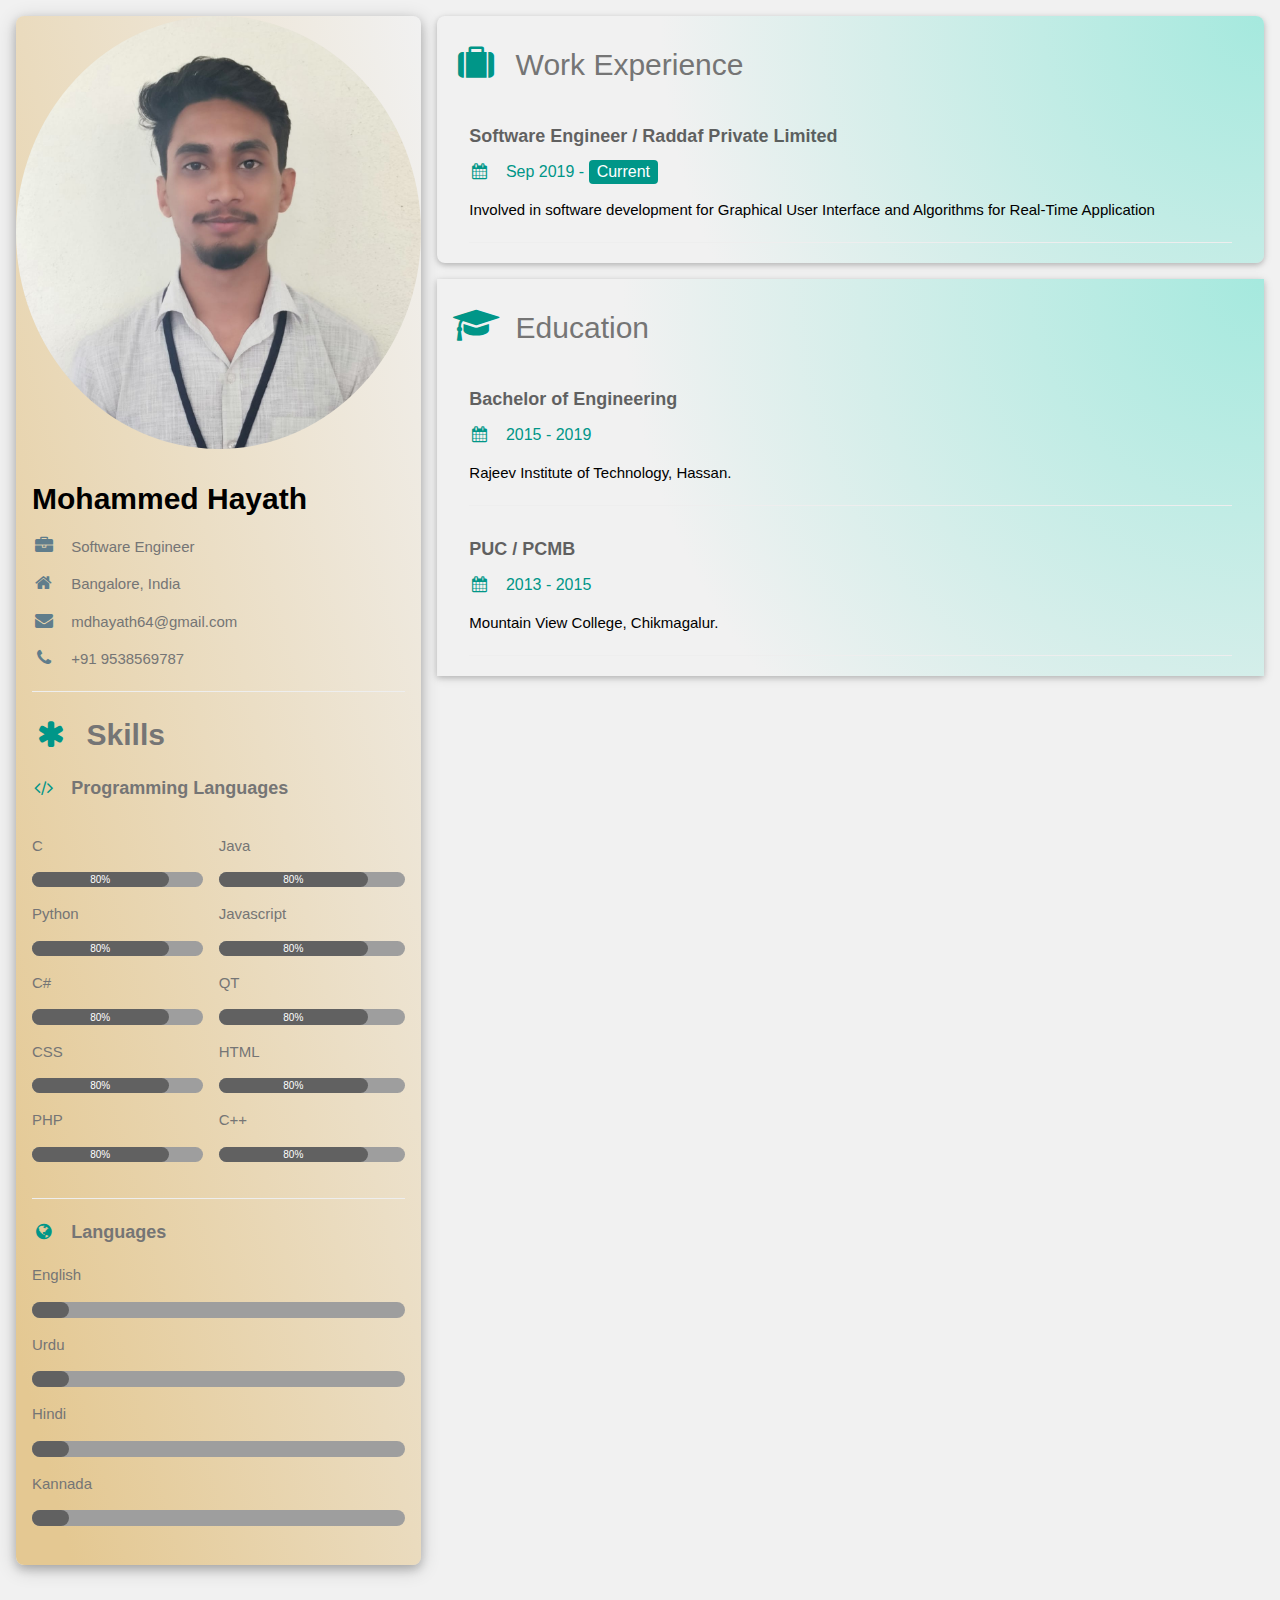
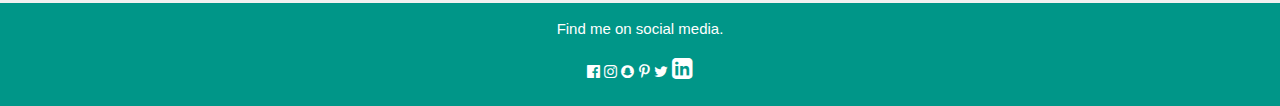
==== cv.html @ f6a4ab26 "my picture and cv.html" ====
<!DOCTYPE html>
<html>
  <head>
    <title>Mohammed Hayath CV</title>
    <meta charset="UTF-8">

    <meta name="viewport" content="width=device-width, initial-scale=1.0">
    <link rel="stylesheet" href="https://www.w3schools.com/w3css/4/w3.css">
    <link rel='stylesheet' href='https://fonts.googleapis.com/css?family=Roboto'>
    <link rel="stylesheet" href="https://cdnjs.cloudflare.com/ajax/libs/font-awesome/4.7.0/css/font-awesome.min.css">
    <link rel="stylesheet" href="https://cdn.jsdelivr.net/npm/bootstrap@5.0.1/dist/css/bootstrap.min.css" integrity="sha384-+0n0xVW2eSR5OomGNYDnhzAbDsOXxcvSN1TPprVMTNDbiYZCxYbOOl7+AMvyTG2x" crossorigin="anonymous">
    <style>
        .no-space{
          margin: 0%;
          padding: 0%;
        }
        .grad {
          background: linear-gradient(to top right, #e4c892 7%, rgba(255,0,0,0) 100%) no-repeat;
        
        }
        .first-block{
          background-image: radial-gradient(
                              circle at top right,
                              #a5e9de ,
                              rgba(255,0,0,0) 70%
                            );
        }
        a:link {
          text-decoration: none;
        }

        a:visited {
          text-decoration: none;
        }

        a:hover {
          text-decoration: underline;
          opacity: 55%;
        }

        a:active {
          text-decoration: underline;
        }
    </style>
  </head>

  <body class="w3-light-grey">

<!-- Page Container -->
  <div class="w3-content w3-margin-top" style="max-width:1400px;">

    <!-- The Grid -->
    <div class="w3-row-padding">
    
      <!-- Left Column -->
      <div class=" w3-third ">
        <div class="w3-round-large grad w3-text-grey w3-card-4 ">
          <div class="w3-display-container ">
            <img class="w3-circle" src="images/hayath.jpg" style="width:100%" alt="mohammed hayath image">
          </div>

          <div class="w3-container w3-margin-top">
            <div class="w3-text-black">
              <h2><b>Mohammed Hayath</b></h2>
            </div>
            
            <p><i class="fa fa-briefcase fa-fw w3-margin-right w3-large w3-text-blue-grey"></i>Software Engineer</p>
            <p><i class="fa fa-home fa-fw w3-margin-right w3-large w3-text-blue-grey"></i>Bangalore, India</p>
            <p><i class="fa fa-envelope fa-fw w3-margin-right w3-large w3-text-blue-grey"></i>mdhayath64@gmail.com</p>
            <p><i class="fa fa-phone fa-fw w3-margin-right w3-large w3-text-blue-grey"></i><a class="w3-text-grey" href="tel:+919538569787">+91 9538569787</a></p>
            <hr>

            <p class="w3-large"><h2><b><i class="fa fa-asterisk fa-fw w3-margin-right w3-text-teal"></i>Skills</b></h2></p>

            <!-- programming skills section -->
            <p class="w3-large"><b><i class="fa fa-code fa-fw w3-margin-right w3-text-teal"></i>Programming Languages</b></p>        
            <div class="w3-container no-space">

              <div class="w3-col l6 m11 s11" style="padding-right: 16px;">

                <p >C</p>
                <div class="w3-round-xlarge w3-tiny w3-gray w3-margin-bottom" >
                  <div class="w3-container w3-center w3-round-xlarge w3-dark-gray" style="width:80%">
                    <div class="w3-center w3-text-white ">80%</div>
                  </div>
                </div>
            

                <p >Python</p>
                <div class="w3-round-xlarge w3-tiny w3-gray w3-margin-bottom" >
                  <div class="w3-container w3-center w3-round-xlarge w3-dark-gray" style="width:80%">
                    <div class="w3-center w3-text-white ">80%</div>
                  </div>
                </div>


                <p >C#</p>
                <div class="w3-round-xlarge w3-tiny w3-gray w3-margin-bottom" >
                  <div class="w3-container w3-center w3-round-xlarge w3-dark-gray" style="width:80%">
                    <div class="w3-center w3-text-white ">80%</div>
                  </div>
                </div>


                <p >CSS</p>
                <div class="w3-round-xlarge w3-tiny w3-gray w3-margin-bottom" >
                  <div class="w3-container w3-center w3-round-xlarge w3-dark-gray" style="width:80%">
                    <div class="w3-center w3-text-white ">80%</div>
                  </div>
                </div>

                <p >PHP</p>
                <div class="w3-round-xlarge w3-tiny w3-gray w3-margin-bottom" >
                  <div class="w3-container w3-center w3-round-xlarge w3-dark-gray" style="width:80%">
                    <div class="w3-center w3-text-white ">80%</div>
                  </div>
                </div>

              </div>

              <div class="w3-col l6 m11 s11">

                <p >Java</p>
                <div class="w3-round-xlarge w3-tiny w3-gray w3-margin-bottom" >
                  <div class="w3-container w3-center w3-round-xlarge w3-dark-gray" style="width:80%">
                    <div class="w3-center w3-text-white ">80%</div>
                  </div>
                </div>


                <p >Javascript</p>
                <div class="w3-round-xlarge w3-tiny w3-gray w3-margin-bottom" >
                  <div class="w3-container w3-center w3-round-xlarge w3-dark-gray" style="width:80%">
                    <div class="w3-center w3-text-white ">80%</div>
                  </div>
                </div>


                <p >QT</p>
                <div class="w3-round-xlarge w3-tiny w3-gray w3-margin-bottom" >
                  <div class="w3-container w3-center w3-round-xlarge w3-dark-gray" style="width:80%">
                    <div class="w3-center w3-text-white ">80%</div>
                  </div>
                </div>


                <p >HTML</p>
                <div class="w3-round-xlarge w3-tiny w3-gray w3-margin-bottom" >
                  <div class="w3-container w3-center w3-round-xlarge w3-dark-gray" style="width:80%">
                    <div class="w3-center w3-text-white ">80%</div>
                  </div>
                </div>

                <p >C++</p>
                <div class="w3-round-xlarge w3-tiny w3-gray w3-margin-bottom" >
                  <div class="w3-container w3-center w3-round-xlarge w3-dark-gray" style="width:80%">
                    <div class="w3-center w3-text-white ">80%</div>
                  </div>
                </div>

              </div>

            </div>

            <hr>
            <!-- Language section -->
            <p class="w3-large"><b><i class="fa fa-globe fa-fw w3-margin-right w3-text-teal"></i>Languages</b></p>
            <div>
              <p >English</p>
              <div class="w3-round-xlarge w3-tiny w3-gray w3-margin-bottom">
                <div class="w3-center w3-round-xlarge w3-dark-gray" style="height:16px;width:10%"></div>
              </div> 


              <p >Urdu</p>
              <div class="w3-round-xlarge w3-tiny w3-gray w3-margin-bottom">
                <div class="w3-center w3-round-xlarge w3-dark-gray" style="height:16px;width:10%"></div>
              </div>


              <p >Hindi</p>
              <div class="w3-round-xlarge w3-tiny w3-gray w3-margin-bottom">
                <div class="w3-center w3-round-xlarge w3-dark-gray" style="height:16px;width:10%"></div>
              </div>


              <p >Kannada</p>
              <div class="w3-round-xlarge w3-tiny w3-gray w3-margin-bottom">
                <div class="w3-center w3-round-xlarge w3-dark-gray" style="height:16px;width:10%"></div>
              </div>

              <br>
            </div>

          </div>
        </div><br>

      <!-- End Left Column -->
      </div>

      <!-- Right Column -->
      <div class="w3-twothird ">
      
        <!-- Work Experience section -->
        <div class="w3-round-large w3-container w3-card first-block w3-margin-bottom">
          <h2 class="w3-text-grey w3-padding-16"><i class="fa fa-suitcase fa-fw w3-margin-right w3-xxlarge w3-text-teal"></i>Work Experience</h2>
          <div class="w3-container">
            <h5 class="w3-opacity"><b>Software Engineer / Raddaf Private Limited</b></h5>
            <h6 class="w3-text-teal"><i class="fa fa-calendar fa-fw w3-margin-right"></i>Sep 2019 - <span class="w3-tag w3-teal w3-round">Current</span></h6>
            <p>Involved in software development for Graphical User Interface and Algorithms for Real-Time Application</p>
            <hr>
          </div>
        </div>

        <!-- Education Section -->
        <div class="w3-container w3-card first-block">
          
          <h2 class="w3-text-grey w3-padding-16"><i class="fa fa-graduation-cap fa-fw w3-margin-right w3-xxlarge w3-text-teal"></i>Education</h2>
          <div>
            <div class="w3-container">
              <h5 class="w3-opacity"><b>Bachelor of Engineering</b></h5>
              <h6 class="w3-text-teal"><i class="fa fa-calendar fa-fw w3-margin-right"></i>2015 - 2019</h6>
              <p>Rajeev Institute of Technology, Hassan.</p>
              <hr>
            </div>

            <div class="w3-container">
              <h5 class="w3-opacity"><b>PUC / PCMB</b></h5>
              <h6 class="w3-text-teal"><i class="fa fa-calendar fa-fw w3-margin-right"></i>2013 - 2015</h6>
              <p>Mountain View College, Chikmagalur. </p>
              <hr>
            </div>
          </div>

        </div>

      <!-- End Right Column -->
      </div>
      
    <!-- End Grid -->
    </div>
    
    <!-- End Page Container -->
  </div>

  <footer class="w3-container w3-teal w3-center w3-margin-top">
    <p>Find me on social media.</p>
    <i class="fa fa-facebook-official w3-hover-opacity"></i>
    <i class="fa fa-instagram w3-hover-opacity"></i>
    <i class="fa fa-snapchat w3-hover-opacity"></i>
    <i class="fa fa-pinterest-p w3-hover-opacity"></i>
    <i class="fa fa-twitter w3-hover-opacity"></i>
    <a class="fa fa-linkedin-square w3-hover-opacity w3-xlarge" href="https://www.linkedin.com/in/mdhayath64/" target="_blank"></a>
    <br>
    <br>
  </footer>

</body>
</html>
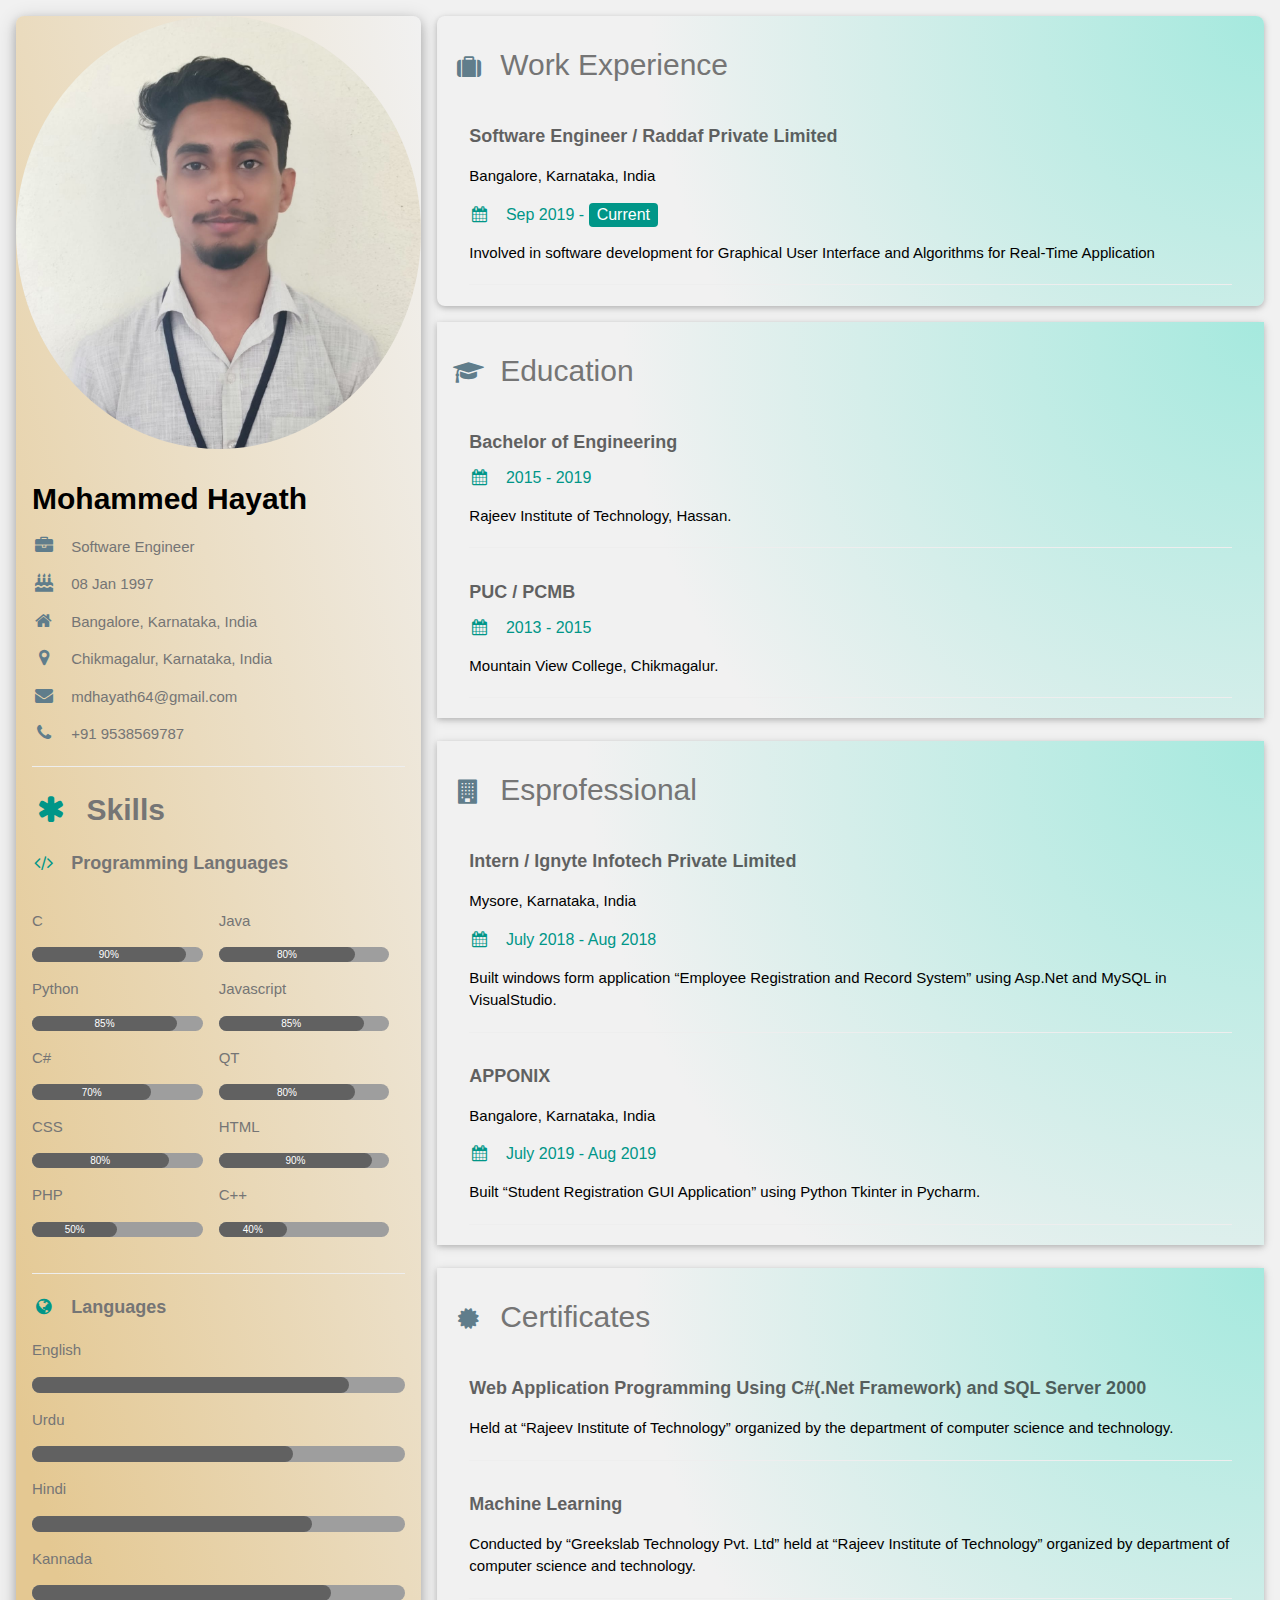
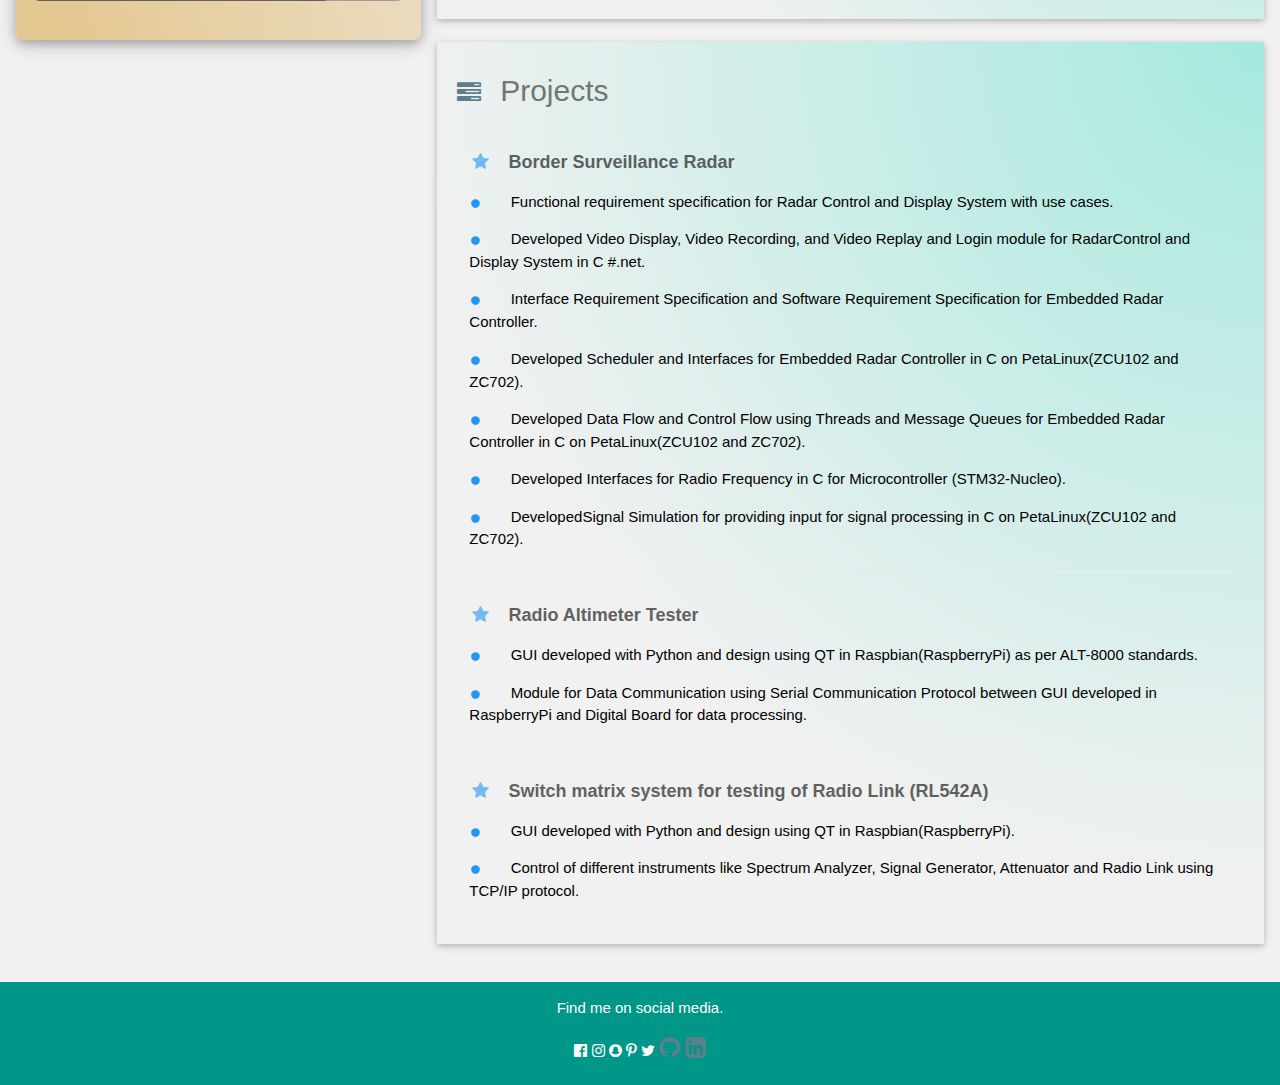
==== commit 1be2c07f: "java script cv" ====
--- a/cv.html
+++ b/cv.html
@@ -10,7 +10,7 @@
     <link rel="stylesheet" href="https://cdnjs.cloudflare.com/ajax/libs/font-awesome/4.7.0/css/font-awesome.min.css">
     <link rel="stylesheet" href="https://cdn.jsdelivr.net/npm/bootstrap@5.0.1/dist/css/bootstrap.min.css" integrity="sha384-+0n0xVW2eSR5OomGNYDnhzAbDsOXxcvSN1TPprVMTNDbiYZCxYbOOl7+AMvyTG2x" crossorigin="anonymous">
     <style>
-        .no-space{
+        .zero-space{
           margin: 0%;
           padding: 0%;
         }
@@ -18,7 +18,7 @@
           background: linear-gradient(to top right, #e4c892 7%, rgba(255,0,0,0) 100%) no-repeat;
         
         }
-        .first-block{
+        .grad-top-right-blue{
           background-image: radial-gradient(
                               circle at top right,
                               #a5e9de ,
@@ -65,8 +65,10 @@
             </div>
             
             <p><i class="fa fa-briefcase fa-fw w3-margin-right w3-large w3-text-blue-grey"></i>Software Engineer</p>
-            <p><i class="fa fa-home fa-fw w3-margin-right w3-large w3-text-blue-grey"></i>Bangalore, India</p>
-            <p><i class="fa fa-envelope fa-fw w3-margin-right w3-large w3-text-blue-grey"></i>mdhayath64@gmail.com</p>
+            <p><i class="fa fa-birthday-cake fa-fw w3-margin-right w3-large w3-text-blue-grey"></i>08 Jan 1997</p>
+            <p><i class="fa fa-home fa-fw w3-margin-right w3-large w3-text-blue-grey"></i>Bangalore, Karnataka, India</p>
+            <p><i class="fa fa-map-marker fa-fw w3-margin-right w3-large w3-text-blue-grey"></i>Chikmagalur, Karnataka, India</p>
+            <p><i class="fa fa-envelope fa-fw w3-margin-right w3-large w3-text-blue-grey"></i><a class="w3-text-grey" href = "mailto: mdhayath64@gmail.com">mdhayath64@gmail.com</a></p>
             <p><i class="fa fa-phone fa-fw w3-margin-right w3-large w3-text-blue-grey"></i><a class="w3-text-grey" href="tel:+919538569787">+91 9538569787</a></p>
             <hr>
 
@@ -74,19 +76,53 @@
 
             <!-- programming skills section -->
             <p class="w3-large"><b><i class="fa fa-code fa-fw w3-margin-right w3-text-teal"></i>Programming Languages</b></p>        
-            <div class="w3-container no-space">
+            <div class="w3-container zero-space">
 
               <div class="w3-col l6 m11 s11" style="padding-right: 16px;">
 
                 <p >C</p>
+                <div class="w3-round-xlarge w3-tiny w3-gray w3-margin-bottom" >
+                  <div class="w3-container w3-center w3-round-xlarge w3-dark-gray" style="width:90%">
+                    <div class="w3-center w3-text-white ">90%</div>
+                  </div>
+                </div>
+            
+
+                <p >Python</p>
+                <div class="w3-round-xlarge w3-tiny w3-gray w3-margin-bottom" >
+                  <div class="w3-container w3-center w3-round-xlarge w3-dark-gray" style="width:85%">
+                    <div class="w3-center w3-text-white ">85%</div>
+                  </div>
+                </div>
+
+
+                <p >C#</p>
+                <div class="w3-round-xlarge w3-tiny w3-gray w3-margin-bottom" >
+                  <div class="w3-container w3-center w3-round-xlarge w3-dark-gray" style="width:70%">
+                    <div class="w3-center w3-text-white ">70%</div>
+                  </div>
+                </div>
+
+
+                <p >CSS</p>
                 <div class="w3-round-xlarge w3-tiny w3-gray w3-margin-bottom" >
                   <div class="w3-container w3-center w3-round-xlarge w3-dark-gray" style="width:80%">
                     <div class="w3-center w3-text-white ">80%</div>
                   </div>
                 </div>
-            
-
-                <p >Python</p>
+
+                <p >PHP</p>
+                <div class="w3-round-xlarge w3-tiny w3-gray w3-margin-bottom" >
+                  <div class="w3-container w3-center w3-round-xlarge w3-dark-gray" style="width:50%">
+                    <div class="w3-center w3-text-white ">50%</div>
+                  </div>
+                </div>
+
+              </div>
+
+              <div class="w3-col l6 m11 s11" style="padding-right: 16px;">
+
+                <p >Java</p>
                 <div class="w3-round-xlarge w3-tiny w3-gray w3-margin-bottom" >
                   <div class="w3-container w3-center w3-round-xlarge w3-dark-gray" style="width:80%">
                     <div class="w3-center w3-text-white ">80%</div>
@@ -94,7 +130,15 @@
                 </div>
 
 
-                <p >C#</p>
+                <p >Javascript</p>
+                <div class="w3-round-xlarge w3-tiny w3-gray w3-margin-bottom" >
+                  <div class="w3-container w3-center w3-round-xlarge w3-dark-gray" style="width:85%">
+                    <div class="w3-center w3-text-white ">85%</div>
+                  </div>
+                </div>
+
+
+                <p >QT</p>
                 <div class="w3-round-xlarge w3-tiny w3-gray w3-margin-bottom" >
                   <div class="w3-container w3-center w3-round-xlarge w3-dark-gray" style="width:80%">
                     <div class="w3-center w3-text-white ">80%</div>
@@ -102,59 +146,17 @@
                 </div>
 
 
-                <p >CSS</p>
-                <div class="w3-round-xlarge w3-tiny w3-gray w3-margin-bottom" >
-                  <div class="w3-container w3-center w3-round-xlarge w3-dark-gray" style="width:80%">
-                    <div class="w3-center w3-text-white ">80%</div>
-                  </div>
-                </div>
-
-                <p >PHP</p>
-                <div class="w3-round-xlarge w3-tiny w3-gray w3-margin-bottom" >
-                  <div class="w3-container w3-center w3-round-xlarge w3-dark-gray" style="width:80%">
-                    <div class="w3-center w3-text-white ">80%</div>
-                  </div>
-                </div>
-
-              </div>
-
-              <div class="w3-col l6 m11 s11">
-
-                <p >Java</p>
-                <div class="w3-round-xlarge w3-tiny w3-gray w3-margin-bottom" >
-                  <div class="w3-container w3-center w3-round-xlarge w3-dark-gray" style="width:80%">
-                    <div class="w3-center w3-text-white ">80%</div>
-                  </div>
-                </div>
-
-
-                <p >Javascript</p>
-                <div class="w3-round-xlarge w3-tiny w3-gray w3-margin-bottom" >
-                  <div class="w3-container w3-center w3-round-xlarge w3-dark-gray" style="width:80%">
-                    <div class="w3-center w3-text-white ">80%</div>
-                  </div>
-                </div>
-
-
-                <p >QT</p>
-                <div class="w3-round-xlarge w3-tiny w3-gray w3-margin-bottom" >
-                  <div class="w3-container w3-center w3-round-xlarge w3-dark-gray" style="width:80%">
-                    <div class="w3-center w3-text-white ">80%</div>
-                  </div>
-                </div>
-
-
                 <p >HTML</p>
                 <div class="w3-round-xlarge w3-tiny w3-gray w3-margin-bottom" >
-                  <div class="w3-container w3-center w3-round-xlarge w3-dark-gray" style="width:80%">
-                    <div class="w3-center w3-text-white ">80%</div>
+                  <div class="w3-container w3-center w3-round-xlarge w3-dark-gray" style="width:90%">
+                    <div class="w3-center w3-text-white ">90%</div>
                   </div>
                 </div>
 
                 <p >C++</p>
                 <div class="w3-round-xlarge w3-tiny w3-gray w3-margin-bottom" >
-                  <div class="w3-container w3-center w3-round-xlarge w3-dark-gray" style="width:80%">
-                    <div class="w3-center w3-text-white ">80%</div>
+                  <div class="w3-container w3-center w3-round-xlarge w3-dark-gray" style="width:40%">
+                    <div class="w3-center w3-text-white ">40%</div>
                   </div>
                 </div>
 
@@ -168,25 +170,25 @@
             <div>
               <p >English</p>
               <div class="w3-round-xlarge w3-tiny w3-gray w3-margin-bottom">
-                <div class="w3-center w3-round-xlarge w3-dark-gray" style="height:16px;width:10%"></div>
+                <div class="w3-center w3-round-xlarge w3-dark-gray" style="height:16px;width:85%"></div>
               </div> 
 
 
               <p >Urdu</p>
               <div class="w3-round-xlarge w3-tiny w3-gray w3-margin-bottom">
-                <div class="w3-center w3-round-xlarge w3-dark-gray" style="height:16px;width:10%"></div>
+                <div class="w3-center w3-round-xlarge w3-dark-gray" style="height:16px;width:70%"></div>
               </div>
 
 
               <p >Hindi</p>
               <div class="w3-round-xlarge w3-tiny w3-gray w3-margin-bottom">
-                <div class="w3-center w3-round-xlarge w3-dark-gray" style="height:16px;width:10%"></div>
+                <div class="w3-center w3-round-xlarge w3-dark-gray" style="height:16px;width:75%"></div>
               </div>
 
 
               <p >Kannada</p>
               <div class="w3-round-xlarge w3-tiny w3-gray w3-margin-bottom">
-                <div class="w3-center w3-round-xlarge w3-dark-gray" style="height:16px;width:10%"></div>
+                <div class="w3-center w3-round-xlarge w3-dark-gray" style="height:16px;width:80%"></div>
               </div>
 
               <br>
@@ -202,20 +204,22 @@
       <div class="w3-twothird ">
       
         <!-- Work Experience section -->
-        <div class="w3-round-large w3-container w3-card first-block w3-margin-bottom">
-          <h2 class="w3-text-grey w3-padding-16"><i class="fa fa-suitcase fa-fw w3-margin-right w3-xxlarge w3-text-teal"></i>Work Experience</h2>
+        <div class="w3-round-large w3-container w3-card grad-top-right-blue w3-margin-bottom">
+          <h2 class="w3-text-grey w3-padding-16"><i class="fa fa-suitcase fa-fw w3-margin-right w3-xlarge w3-text-blue-grey"></i>Work Experience</h2>
           <div class="w3-container">
             <h5 class="w3-opacity"><b>Software Engineer / Raddaf Private Limited</b></h5>
+            <p>Bangalore, Karnataka, India</p>
             <h6 class="w3-text-teal"><i class="fa fa-calendar fa-fw w3-margin-right"></i>Sep 2019 - <span class="w3-tag w3-teal w3-round">Current</span></h6>
             <p>Involved in software development for Graphical User Interface and Algorithms for Real-Time Application</p>
             <hr>
           </div>
         </div>
+        <!-- End of Experience section -->
 
         <!-- Education Section -->
-        <div class="w3-container w3-card first-block">
+        <div class="w3-container w3-card grad-top-right-blue">
           
-          <h2 class="w3-text-grey w3-padding-16"><i class="fa fa-graduation-cap fa-fw w3-margin-right w3-xxlarge w3-text-teal"></i>Education</h2>
+          <h2 class="w3-text-grey w3-padding-16"><i class="fa fa-graduation-cap fa-fw w3-margin-right w3-xlarge w3-text-blue-grey"></i>Education</h2>
           <div>
             <div class="w3-container">
               <h5 class="w3-opacity"><b>Bachelor of Engineering</b></h5>
@@ -233,6 +237,92 @@
           </div>
 
         </div>
+        <br>
+        <!-- End of Education section -->
+
+        <!-- Esprofessional section -->
+        <div class="w3-container w3-card grad-top-right-blue">
+          
+          <h2 class="w3-text-grey w3-padding-16"><i class="fa fa-building fa-fw w3-margin-right w3-xlarge w3-text-blue-grey"></i>Esprofessional</h2>
+          <div>
+            <div class="w3-container">
+              <h5 class="w3-opacity"><b>Intern / Ignyte Infotech Private Limited</b></h5>
+              <p>Mysore, Karnataka, India</p>
+              <h6 class="w3-text-teal"><i class="fa fa-calendar fa-fw w3-margin-right"></i>July 2018 - Aug 2018</h6>
+              <p>Built windows form application “Employee Registration and Record System” using Asp.Net and MySQL in VisualStudio.</p>
+              <hr>
+            </div>
+
+            <div class="w3-container">
+              <h5 class="w3-opacity"><b>APPONIX</b></h5>
+              <p>Bangalore, Karnataka, India</p>
+              <h6 class="w3-text-teal"><i class="fa fa-calendar fa-fw w3-margin-right"></i>July 2019 - Aug 2019</h6>
+              <p>Built “Student Registration GUI Application” using Python Tkinter in Pycharm.</p>
+              <hr>
+            </div>
+          </div>
+
+        </div>
+        <br>
+        <!-- End of Esprofessional section  -->
+
+        <!-- Certificates section -->
+        <div class="w3-container w3-card grad-top-right-blue">
+          
+          <h2 class="w3-text-grey w3-padding-16"><i class="fa fa-certificate fa-fw w3-margin-right w3-xlarge w3-text-blue-grey"></i>Certificates</h2>
+          <div>
+            <div class="w3-container">
+              <h5 class="w3-opacity"><b>Web Application Programming Using C#(.Net Framework) and SQL Server 2000</b></h5>
+              <p>Held at “Rajeev Institute of Technology” organized by the department of computer science and technology.</p>
+              <hr>
+            </div>
+
+            <div class="w3-container">
+              <h5 class="w3-opacity"><b>Machine Learning</b></h5>
+              <p>Conducted by “Greekslab Technology Pvt. Ltd” held at “Rajeev Institute of Technology” organized by department of computer science and technology.</p>
+              <hr>
+            </div>
+          </div>
+
+        </div>
+        <br>
+        <!-- End of Certificates section -->
+
+        <!-- Projects Section -->
+        <div class="w3-container w3-card grad-top-right-blue">
+          
+          <h2 class="w3-text-grey w3-padding-16"><i class="fa fa-tasks fa-fw w3-margin-right w3-xlarge w3-text-blue-grey"></i>Projects</h2>
+          <div>
+            <div class="w3-container">
+              <h5 class="w3-opacity"><b><i class="fa fa-star fa-fw w3-margin-right w3-large w3-text-blue"></i>Border Surveillance Radar</b></h5>
+              <p> <i class="fa fa-circle fa-fw w3-margin-right w3-tiny w3-text-blue"></i> &nbsp;&nbsp;Functional requirement specification for Radar Control and Display System with use cases.</p>
+              <p> <i class="fa fa-circle fa-fw w3-margin-right w3-tiny w3-text-blue"></i> &nbsp;&nbsp;Developed Video Display, Video Recording, and Video Replay and Login module for RadarControl and Display System in C #.net.</p>
+              <p> <i class="fa fa-circle fa-fw w3-margin-right w3-tiny w3-text-blue"></i> &nbsp;&nbsp;Interface Requirement Specification and Software Requirement Specification for Embedded Radar Controller.</p>
+              <p> <i class="fa fa-circle fa-fw w3-margin-right w3-tiny w3-text-blue"></i> &nbsp;&nbsp;Developed Scheduler and Interfaces for Embedded Radar Controller in C on PetaLinux(ZCU102 and ZC702).</p>
+              <p> <i class="fa fa-circle fa-fw w3-margin-right w3-tiny w3-text-blue"></i> &nbsp;&nbsp;Developed Data Flow and Control Flow using Threads and Message Queues for Embedded Radar Controller in C on PetaLinux(ZCU102 and ZC702).</p>
+              <p> <i class="fa fa-circle fa-fw w3-margin-right w3-tiny w3-text-blue"></i> &nbsp;&nbsp;Developed Interfaces for Radio Frequency in C for Microcontroller (STM32-Nucleo).</p>
+              <p> <i class="fa fa-circle fa-fw w3-margin-right w3-tiny w3-text-blue"></i> &nbsp;&nbsp;DevelopedSignal Simulation for providing input for signal processing in C on PetaLinux(ZCU102 and ZC702).</p>
+              <hr>
+            </div>
+
+            <div class="w3-container">
+              <h5 class="w3-opacity"><b><i class="fa fa-star fa-fw w3-margin-right w3-large w3-text-blue"></i>Radio Altimeter Tester</b></h5>
+              <p> <i class="fa fa-circle fa-fw w3-margin-right w3-tiny w3-text-blue"></i> &nbsp;&nbsp;GUI developed with Python and design using QT in Raspbian(RaspberryPi) as per ALT-8000 standards.</p>
+              <p> <i class="fa fa-circle fa-fw w3-margin-right w3-tiny w3-text-blue"></i> &nbsp;&nbsp;Module for Data Communication using Serial Communication Protocol between GUI developed in RaspberryPi and Digital Board for data processing.</p>
+              <hr>
+            </div>
+
+            <div class="w3-container">
+              <h5 class="w3-opacity"><b><i class="fa fa-star fa-fw w3-margin-right w3-large w3-text-blue"></i>Switch matrix system for testing of Radio Link (RL542A)</b></h5>
+              <p> <i class="fa fa-circle fa-fw w3-margin-right w3-tiny w3-text-blue"></i> &nbsp;&nbsp;GUI developed with Python and design using QT in Raspbian(RaspberryPi).</p>
+              <p> <i class="fa fa-circle fa-fw w3-margin-right w3-tiny w3-text-blue"></i> &nbsp;&nbsp;Control of different instruments like Spectrum Analyzer, Signal Generator, Attenuator and Radio Link using TCP/IP protocol.</p>
+              <hr>
+            </div>
+          </div>
+
+        </div>
+        <br>
+        
 
       <!-- End Right Column -->
       </div>
@@ -250,7 +340,8 @@
     <i class="fa fa-snapchat w3-hover-opacity"></i>
     <i class="fa fa-pinterest-p w3-hover-opacity"></i>
     <i class="fa fa-twitter w3-hover-opacity"></i>
-    <a class="fa fa-linkedin-square w3-hover-opacity w3-xlarge" href="https://www.linkedin.com/in/mdhayath64/" target="_blank"></a>
+    <a class="fa fa-github w3-hover-opacity w3-xlarge w3-text-blue-grey" href="https://github.com/mdhayath64" target="_blank"></a>
+    <a class="fa fa-linkedin-square w3-hover-opacity w3-xlarge w3-text-blue-grey" href="https://www.linkedin.com/in/mdhayath64/" target="_blank"></a>
     <br>
     <br>
   </footer>
